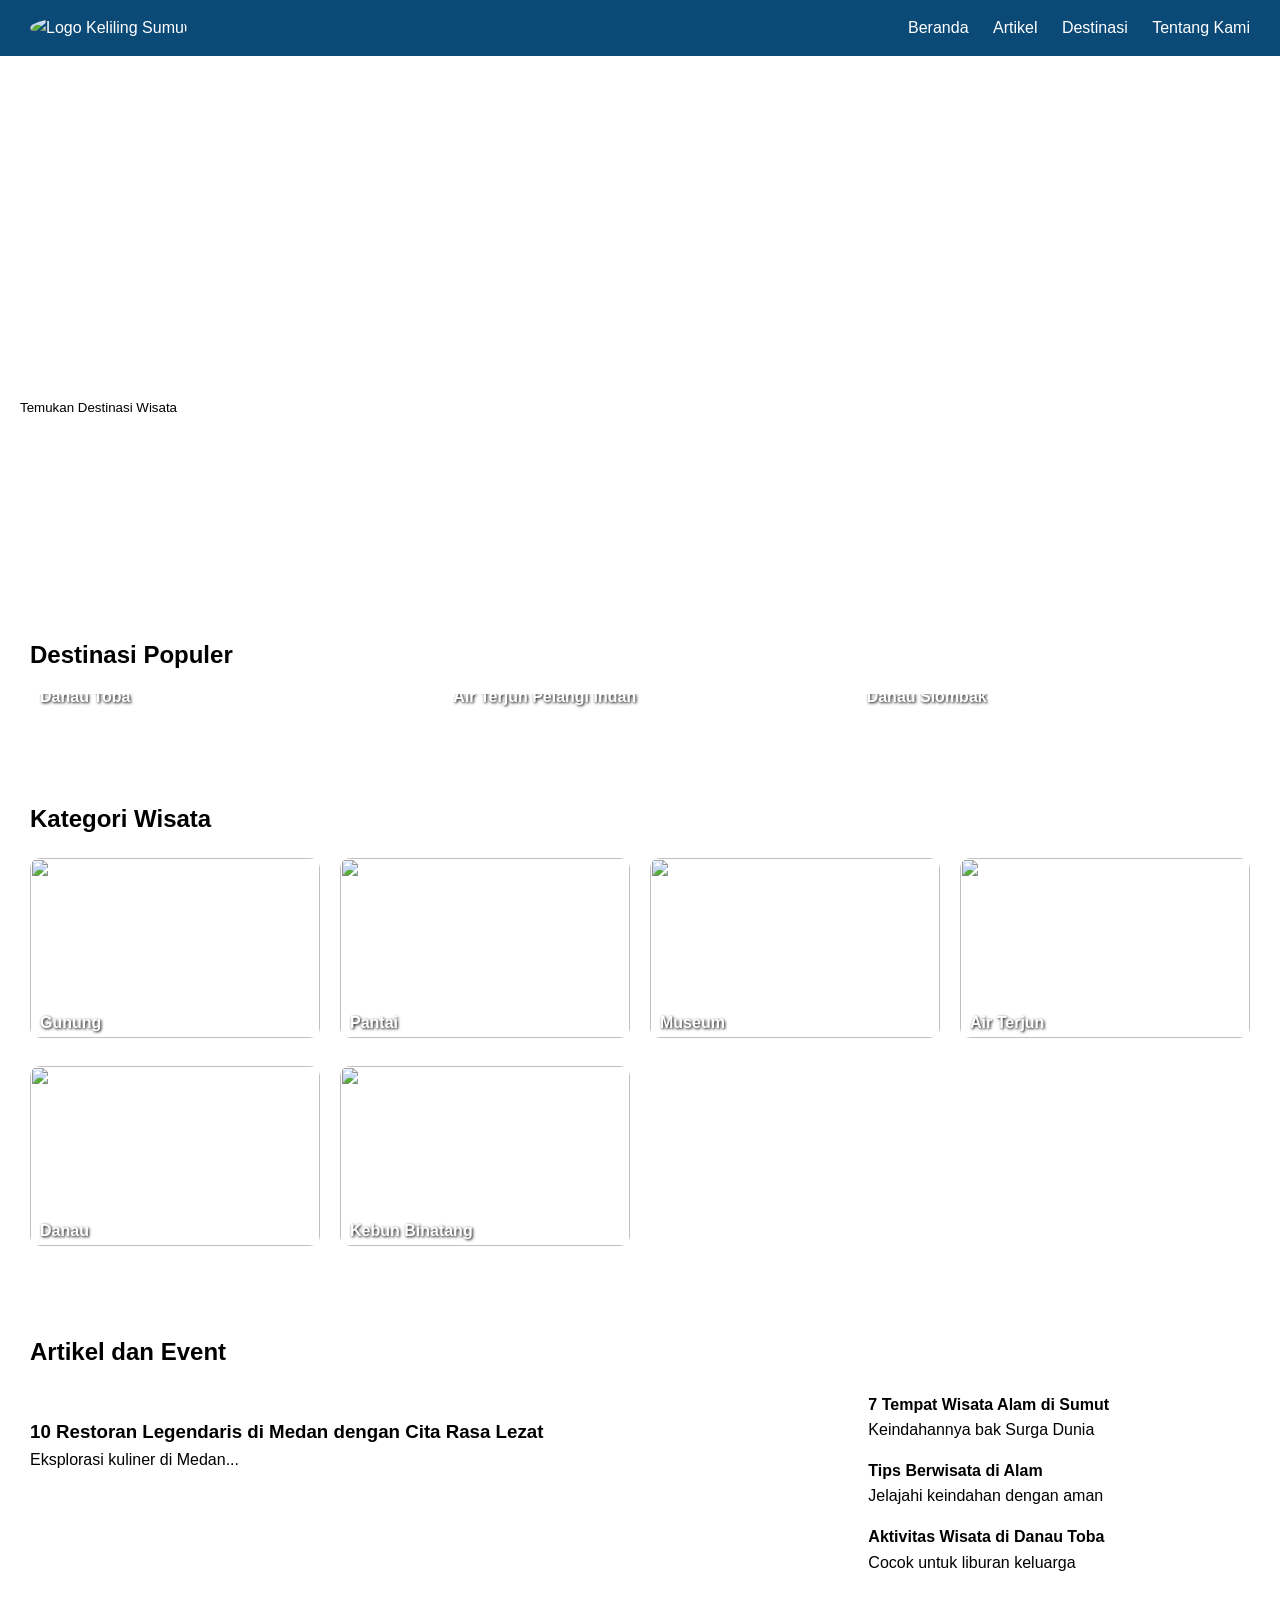
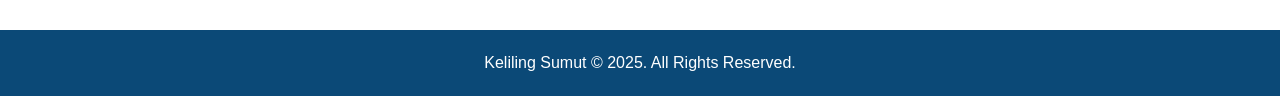
==== index.html @ a64d792a "first commit" ====
<!DOCTYPE html>
<html lang="id">
<head>
  <meta charset="UTF-8">
  <meta name="viewport" content="width=device-width, initial-scale=1.0">
  <title>Keliling Sumut</title>
  <link rel="stylesheet" href="style.css">
</head>
<body>

  <!-- Header / Navbar -->
  <header class="navbar">
  <div class="logo">
    <img src="C:\Users\ASUS\Documents\keliling sumut html\logo kelilingsumut.png" alt="Logo Keliling Sumut">
  </div>
  <nav>
    <a href="#">Beranda</a>
    <a href="#">Artikel</a>
    <a href="#">Destinasi</a>
    <a href="#">Tentang Kami</a>
  </nav>
</header>


  <!-- Hero Section -->
  <section class="hero">
  <img src="C:\Users\ASUS\Documents\keliling sumut html\landing page.jpg" alt="Hero" class="hero-img">
  <div class="hero-content">
    <h1>Discover Sumut,<br>where nature meets culture.</h1>
    <p>Keliling berbagai tempat wisata di Sumatera Utara dengan mudah dan murah</p>
    <button>Temukan Destinasi Wisata</button>
  </div>
</section>


  <!-- Destinasi Populer -->
  <section class="section">
    <h2>Destinasi Populer</h2>
    <div class="grid-3">
      <div class="card">
        <img src="https://via.placeholder.com/400x250" alt="">
        <span>Danau Toba</span>
      </div>
      <div class="card">
        <img src="https://via.placeholder.com/400x250" alt="">
        <span>Air Terjun Pelangi Indah</span>
      </div>
      <div class="card">
        <img src="https://via.placeholder.com/400x250" alt="">
        <span>Danau Siombak</span>
      </div>
    </div>
  </section>

  <!-- Kategori Wisata -->
  <section class="section">
    <h2>Kategori Wisata</h2>
    <div class="grid-3">
      <div class="card small">
        <img src="https://via.placeholder.com/400x250" alt="">
        <span>Gunung</span>
      </div>
      <div class="card small">
        <img src="https://via.placeholder.com/400x250" alt="">
        <span>Pantai</span>
      </div>
      <div class="card small">
        <img src="https://via.placeholder.com/400x250" alt="">
        <span>Museum</span>
      </div>
      <div class="card small">
        <img src="https://via.placeholder.com/400x250" alt="">
        <span>Air Terjun</span>
      </div>
      <div class="card small">
        <img src="https://via.placeholder.com/400x250" alt="">
        <span>Danau</span>
      </div>
      <div class="card small">
        <img src="https://via.placeholder.com/400x250" alt="">
        <span>Kebun Binatang</span>
      </div>
    </div>
  </section>

  <!-- Artikel & Event -->
  <section class="section">
    <h2>Artikel dan Event</h2>
    <div class="artikel-container">
      <div class="artikel-card besar">
        <img src="https://via.placeholder.com/500x300" alt="">
        <h3>10 Restoran Legendaris di Medan dengan Cita Rasa Lezat</h3>
        <p>Eksplorasi kuliner di Medan...</p>
      </div>
      <div class="artikel-list">
        <div class="artikel-item">
          <img src="https://via.placeholder.com/120" alt="">
          <div>
            <h4>7 Tempat Wisata Alam di Sumut</h4>
            <p>Keindahannya bak Surga Dunia</p>
          </div>
        </div>
        <div class="artikel-item">
          <img src="https://via.placeholder.com/120" alt="">
          <div>
            <h4>Tips Berwisata di Alam</h4>
            <p>Jelajahi keindahan dengan aman</p>
          </div>
        </div>
        <div class="artikel-item">
          <img src="https://via.placeholder.com/120" alt="">
          <div>
            <h4>Aktivitas Wisata di Danau Toba</h4>
            <p>Cocok untuk liburan keluarga</p>
          </div>
        </div>
      </div>
    </div>
  </section>

  <!-- Footer -->
  <footer class="footer">
    <p>Keliling Sumut © 2025. All Rights Reserved.</p>
  </footer>

</body>
</html>
---- style.css ----
* {
  margin: 0;
  padding: 0;
  box-sizing: border-box;
  font-family: sans-serif;
}

body {
  line-height: 1.6;
}

/* Navbar */
.navbar {
  display: flex;
  justify-content: space-between;
  align-items: center;
  padding: 15px 30px;
  background: #0b4977;
  color: white;
}

.logo img {
  height: 50px;
  width: 50px;
  border-radius: 50%;
  object-fit: cover;
}


.navbar nav a {
  color: white;
  margin-left: 20px;
  text-decoration: none;
}

/* Hero */

.hero {
  width: 100%;
  margin: 0;
  padding: 0;
  background: url("C:\Users\ASUS\Documents\keliling sumut html\landing page.jpg") center/cover no-repeat;
  height: 60vh;
  display: flex;
  align-items: center;
  color: white;
}

.hero-img {
  position: absolute;
  width: 100%;
  height: 100%;
  object-fit: cover;
  z-index: -1;
}

.hero-content h1 {
  font-size: 2.5rem;
  margin-bottom: 10px;
}

.hero-content button {
  padding: 10px 20px;
  border: none;
  background: #ffffff;
  cursor: pointer;
  border-radius: 5px;
}

/* Section */
.section {
  padding: 40px 30px;
}

h2 {
  margin-bottom: 20px;
}

/* Grids */
.grid-3 {
  display: grid;
  grid-template-columns: repeat(auto-fit, minmax(250px, 1fr));
  gap: 20px;
}

.card {
  position: relative;
  overflow: hidden;
}

.card img {
  width: 100%;
  border-radius: 10px;
}

.card span {
  position: absolute;
  bottom: 10px;
  left: 10px;
  color: white;
  font-weight: bold;
  text-shadow: 1px 1px 3px black;
}

.card.small img {
  height: 180px;
  object-fit: cover;
}

/* Artikel Section */
.artikel-container {
  display: grid;
  grid-template-columns: 2fr 1fr;
  gap: 30px;
}

.artikel-card.besar img {
  width: 100%;
  border-radius: 10px;
  margin-bottom: 10px;
}

.artikel-list .artikel-item {
  display: flex;
  gap: 15px;
  margin-bottom: 15px;
}

.artikel-item img {
  border-radius: 10px;
}

/* Footer */
.footer {
  background: #0b4977;
  color: white;
  text-align: center;
  padding: 20px;
}

/* Responsif */
@media (max-width: 768px) {
  .hero {
    height: 40vh;
    padding: 20px;
    text-align: center;
    justify-content: center;
  }

  .artikel-container {
    grid-template-columns: 1fr;
  }
}
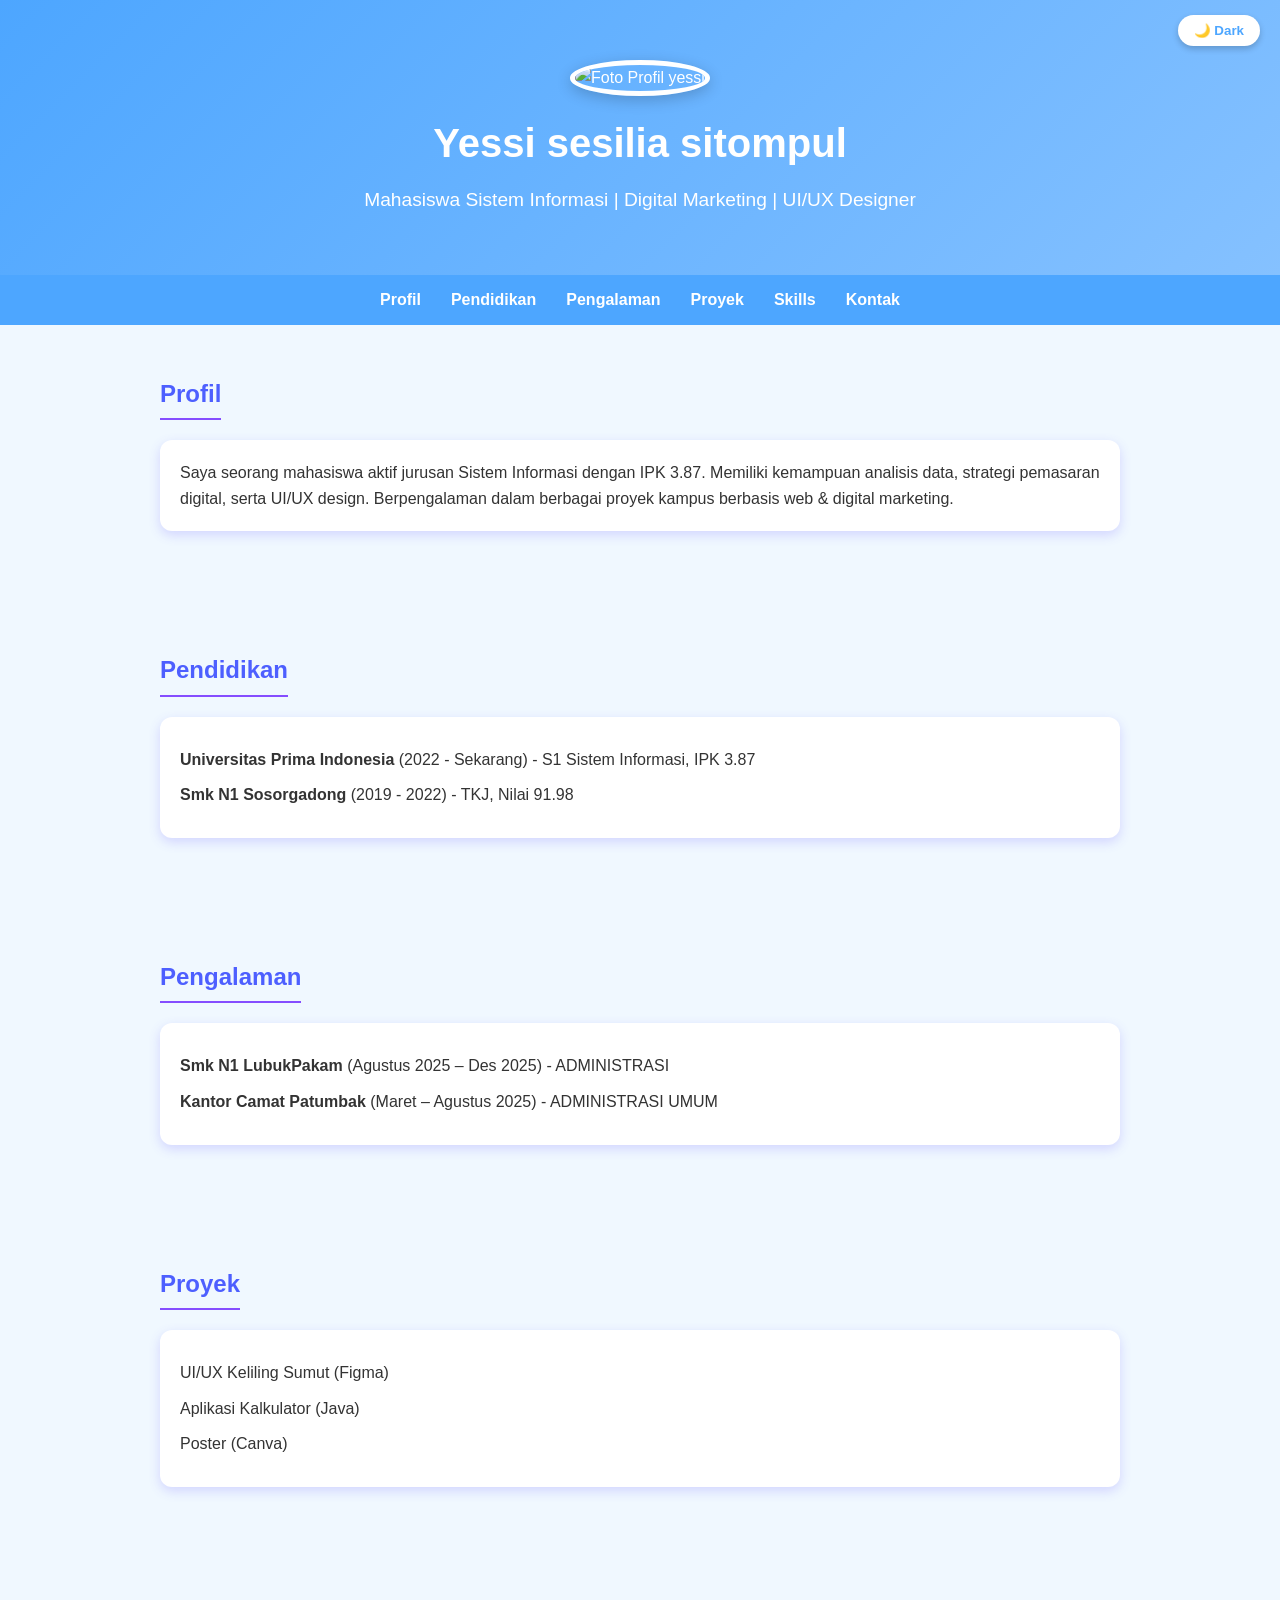
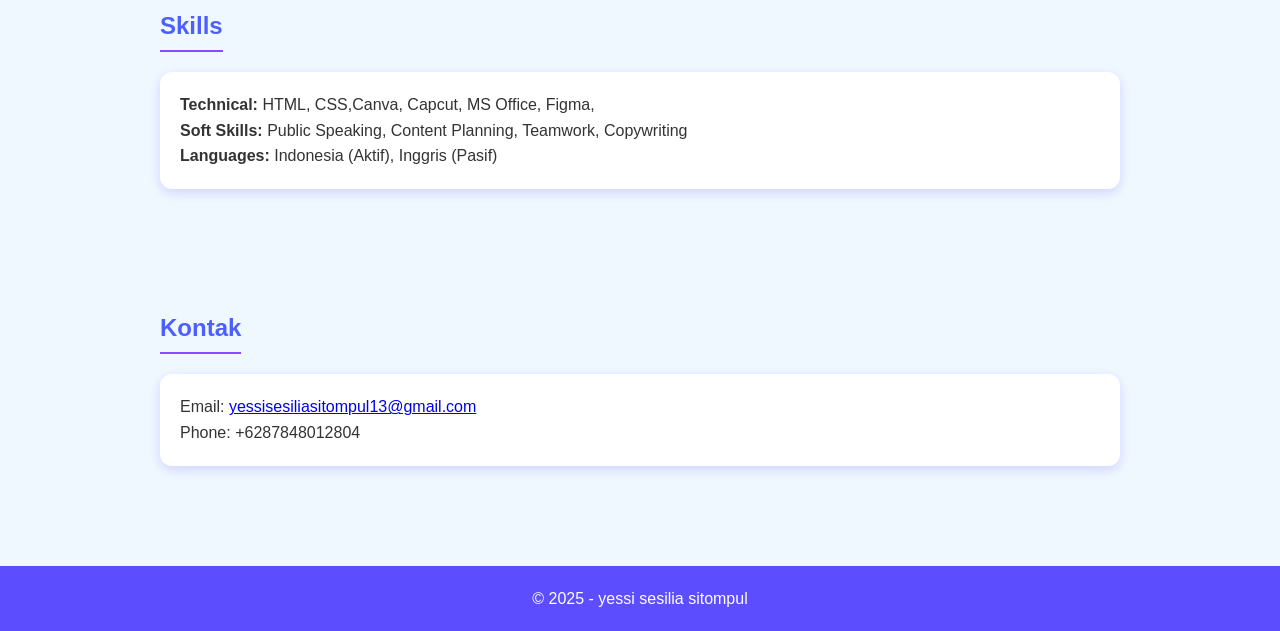
==== commit 0ff33cf2: "first commit" ====
--- a/index.html
+++ b/index.html
@@ -3,125 +3,293 @@
 <head>
   <meta charset="UTF-8">
   <meta name="viewport" content="width=device-width, initial-scale=1.0">
-  <title>Keliling Sumut</title>
-  <link rel="stylesheet" href="style.css">
+  <title>Portfolio – yessi sesilia sitompul</title>
+  <style>
+    * {
+      margin: 0;
+      padding: 0;
+      box-sizing: border-box;
+      font-family: 'Poppins', sans-serif;
+    }
+
+    body {
+      background: #f0f8ff;
+      color: #333;
+      line-height: 1.6;
+      scroll-behavior: smooth;
+      transition: background 0.4s, color 0.4s;
+    }
+
+    /* Dark mode */
+    body.dark {
+      background: #1a1f2e;
+      color: #e6f0ff;
+    }
+
+    body.dark .card {
+      background: #24304a;
+      box-shadow: 0 4px 12px rgba(173,216,230,0.1);
+    }
+
+    body.dark nav {
+      background: #0d1420;
+    }
+
+    body.dark footer {
+      background: #0d1420;
+    }
+
+    body.dark a {
+      color: #85c1ff;
+    }
+
+    /* Header */
+    header {
+      background: linear-gradient(135deg, #4da6ff, #85c1ff);
+      color: white;
+      text-align: center;
+      padding: 60px 20px;
+      position: relative;
+    }
+
+    header img {
+      width: 140px;
+      height: 140px;
+      border-radius: 50%;
+      border: 5px solid white;
+      object-fit: cover;
+      margin-bottom: 15px;
+      box-shadow: 0 4px 15px rgba(0,0,0,0.2);
+      transition: transform 0.3s ease;
+    }
+
+    header img:hover {
+      transform: scale(1.1);
+    }
+
+    header h1 {
+      font-size: 2.5em;
+    }
+
+    header p {
+      margin-top: 10px;
+      font-size: 1.2em;
+    }
+
+    /* Dark mode toggle button */
+    .toggle-btn {
+      position: absolute;
+      top: 15px;
+      right: 20px;
+      background: #fff;
+      border: none;
+      border-radius: 20px;
+      padding: 8px 16px;
+      cursor: pointer;
+      font-weight: bold;
+      box-shadow: 0 3px 6px rgba(0,0,0,0.2);
+      transition: background 0.3s;
+      color: #4da6ff;
+    }
+
+    .toggle-btn:hover {
+      background: #e6f3ff;
+    }
+
+    body.dark .toggle-btn {
+      background: #24304a;
+      color: #fff;
+    }
+
+    /* Navbar */
+    nav {
+      background: #4da6ff;
+      display: flex;
+      justify-content: center;
+      padding: 12px;
+      position: sticky;
+      top: 0;
+      z-index: 100;
+    }
+
+    nav a {
+      color: white;
+      text-decoration: none;
+      margin: 0 15px;
+      font-weight: bold;
+      transition: 0.3s;
+    }
+
+    nav a:hover {
+      color: #e6f3ff;
+    }
+
+    /* Section */
+    section {
+      max-width: 1000px;
+      margin: auto;
+      padding: 50px 20px;
+      opacity: 0;
+      transform: translateY(30px);
+      animation: fadeUp 1s forwards;
+    }
+
+    section:nth-of-type(2) { animation-delay: 0.2s; }
+    section:nth-of-type(3) { animation-delay: 0.4s; }
+    section:nth-of-type(4) { animation-delay: 0.6s; }
+    section:nth-of-type(5) { animation-delay: 0.8s; }
+    section:nth-of-type(6) { animation-delay: 1s; }
+
+    @keyframes fadeUp {
+      to {
+        opacity: 1;
+        transform: translateY(0);
+      }
+    }
+
+    h2 {
+      margin-bottom: 20px;
+      color: #4d5fff;
+      border-bottom: 2px solid #854dff;
+      display: inline-block;
+      padding-bottom: 5px;
+    }
+
+    .card {
+      background: white;
+      padding: 20px;
+      margin-bottom: 20px;
+      border-radius: 12px;
+      box-shadow: 0 4px 12px rgba(89, 77, 255, 0.2);
+      transition: transform 0.3s ease, box-shadow 0.3s ease;
+    }
+
+    .card:hover {
+      transform: translateY(-5px);
+      box-shadow: 0 6px 18px rgba(77,166,255,0.3);
+    }
+
+    ul {
+      list-style: none;
+    }
+
+    ul li {
+      margin: 10px 0;
+    }
+
+    /* Footer */
+    footer {
+      background: #5c4dff;
+      color: white;
+      text-align: center;
+      padding: 20px;
+      margin-top: 30px;
+    }
+
+    footer a {
+      color: #e6f3ff;
+      margin: 0 10px;
+      text-decoration: none;
+      transition: 0.3s;
+    }
+
+    footer a:hover {
+      color: #fff;
+    }
+  </style>
 </head>
 <body>
 
-  <!-- Header / Navbar -->
-  <header class="navbar">
-  <div class="logo">
-    <img src="C:\Users\ASUS\Documents\keliling sumut html\logo kelilingsumut.png" alt="Logo Keliling Sumut">
-  </div>
+  <header>
+    <!-- Ganti 'profile.jpg' dengan foto profil kamu -->
+    <img src="c:\Users\ASUS\Downloads\foto yessi.jpg" alt="Foto Profil yessi">
+    <button class="toggle-btn" onclick="toggleDarkMode()">🌙 Dark</button>
+    <h1>Yessi sesilia sitompul</h1>
+    <p>Mahasiswa Sistem Informasi | Digital Marketing | UI/UX Designer</p>
+  </header>
+
   <nav>
-    <a href="#">Beranda</a>
-    <a href="#">Artikel</a>
-    <a href="#">Destinasi</a>
-    <a href="#">Tentang Kami</a>
+    <a href="#profil">Profil</a>
+    <a href="#pendidikan">Pendidikan</a>
+    <a href="#pengalaman">Pengalaman</a>
+    <a href="#proyek">Proyek</a>
+    <a href="#skills">Skills</a>
+    <a href="#kontak">Kontak</a>
   </nav>
-</header>
-
-
-  <!-- Hero Section -->
-  <section class="hero">
-  <img src="C:\Users\ASUS\Documents\keliling sumut html\landing page.jpg" alt="Hero" class="hero-img">
-  <div class="hero-content">
-    <h1>Discover Sumut,<br>where nature meets culture.</h1>
-    <p>Keliling berbagai tempat wisata di Sumatera Utara dengan mudah dan murah</p>
-    <button>Temukan Destinasi Wisata</button>
-  </div>
-</section>
-
-
-  <!-- Destinasi Populer -->
-  <section class="section">
-    <h2>Destinasi Populer</h2>
-    <div class="grid-3">
-      <div class="card">
-        <img src="https://via.placeholder.com/400x250" alt="">
-        <span>Danau Toba</span>
-      </div>
-      <div class="card">
-        <img src="https://via.placeholder.com/400x250" alt="">
-        <span>Air Terjun Pelangi Indah</span>
-      </div>
-      <div class="card">
-        <img src="https://via.placeholder.com/400x250" alt="">
-        <span>Danau Siombak</span>
-      </div>
-    </div>
-  </section>
-
-  <!-- Kategori Wisata -->
-  <section class="section">
-    <h2>Kategori Wisata</h2>
-    <div class="grid-3">
-      <div class="card small">
-        <img src="https://via.placeholder.com/400x250" alt="">
-        <span>Gunung</span>
-      </div>
-      <div class="card small">
-        <img src="https://via.placeholder.com/400x250" alt="">
-        <span>Pantai</span>
-      </div>
-      <div class="card small">
-        <img src="https://via.placeholder.com/400x250" alt="">
-        <span>Museum</span>
-      </div>
-      <div class="card small">
-        <img src="https://via.placeholder.com/400x250" alt="">
-        <span>Air Terjun</span>
-      </div>
-      <div class="card small">
-        <img src="https://via.placeholder.com/400x250" alt="">
-        <span>Danau</span>
-      </div>
-      <div class="card small">
-        <img src="https://via.placeholder.com/400x250" alt="">
-        <span>Kebun Binatang</span>
-      </div>
-    </div>
-  </section>
-
-  <!-- Artikel & Event -->
-  <section class="section">
-    <h2>Artikel dan Event</h2>
-    <div class="artikel-container">
-      <div class="artikel-card besar">
-        <img src="https://via.placeholder.com/500x300" alt="">
-        <h3>10 Restoran Legendaris di Medan dengan Cita Rasa Lezat</h3>
-        <p>Eksplorasi kuliner di Medan...</p>
-      </div>
-      <div class="artikel-list">
-        <div class="artikel-item">
-          <img src="https://via.placeholder.com/120" alt="">
-          <div>
-            <h4>7 Tempat Wisata Alam di Sumut</h4>
-            <p>Keindahannya bak Surga Dunia</p>
-          </div>
-        </div>
-        <div class="artikel-item">
-          <img src="https://via.placeholder.com/120" alt="">
-          <div>
-            <h4>Tips Berwisata di Alam</h4>
-            <p>Jelajahi keindahan dengan aman</p>
-          </div>
-        </div>
-        <div class="artikel-item">
-          <img src="https://via.placeholder.com/120" alt="">
-          <div>
-            <h4>Aktivitas Wisata di Danau Toba</h4>
-            <p>Cocok untuk liburan keluarga</p>
-          </div>
-        </div>
-      </div>
-    </div>
-  </section>
-
-  <!-- Footer -->
-  <footer class="footer">
-    <p>Keliling Sumut © 2025. All Rights Reserved.</p>
+
+  <section id="profil">
+    <h2>Profil</h2>
+    <div class="card">
+      <p>Saya seorang mahasiswa aktif jurusan Sistem Informasi dengan IPK 3.87. 
+         Memiliki kemampuan analisis data, strategi pemasaran digital, serta UI/UX design. 
+         Berpengalaman dalam berbagai proyek kampus berbasis web & digital marketing.</p>
+    </div>
+  </section>
+
+  <section id="pendidikan">
+    <h2>Pendidikan</h2>
+    <div class="card">
+      <ul>
+        <li><b>Universitas Prima Indonesia</b> (2022 - Sekarang) - S1 Sistem Informasi, IPK 3.87</li>
+        <li><b>Smk N1 Sosorgadong</b> (2019 - 2022) - TKJ, Nilai 91.98</li>
+      </ul>
+    </div>
+  </section>
+
+  <section id="pengalaman">
+    <h2>Pengalaman</h2>
+    <div class="card">
+      <ul>
+        <li><b>Smk N1 LubukPakam</b> (Agustus 2025 – Des 2025) - ADMINISTRASI</li>
+                <li><b>Kantor Camat Patumbak</b> (Maret – Agustus 2025) - ADMINISTRASI UMUM</li>
+
+      </ul>
+    </div>
+  </section>
+
+  <section id="proyek">
+    <h2>Proyek</h2>
+    <div class="card">
+      <ul>
+        <li>UI/UX Keliling Sumut (Figma)</li>
+        <li>Aplikasi Kalkulator (Java)</li>
+        <li>Poster (Canva)</li>
+      </ul>
+    </div>
+  </section>
+
+  <section id="skills">
+    <h2>Skills</h2>
+    <div class="card">
+      <p><b>Technical:</b> HTML, CSS,Canva, Capcut, MS Office, Figma,</p>
+      <p><b>Soft Skills:</b> Public Speaking, Content Planning, Teamwork, Copywriting</p>
+      <p><b>Languages:</b> Indonesia (Aktif), Inggris (Pasif)</p>
+    </div>
+  </section>
+
+  <section id="kontak">
+    <h2>Kontak</h2>
+    <div class="card">
+      <p>Email: <a href="mailto:yessisesiliasitompul13@gmail.com">yessisesiliasitompul13@gmail.com</a></p>
+
+      <p>Phone: +6287848012804</p>
+    </div>
+  </section>
+
+  <footer>
+    <p>© 2025 - yessi sesilia sitompul</p>
   </footer>
 
+  <script>
+    function toggleDarkMode() {
+      document.body.classList.toggle('dark');
+      const btn = document.querySelector('.toggle-btn');
+      if (document.body.classList.contains('dark')) {
+        btn.textContent = "☀ Light";
+      } else {
+        btn.textContent = "🌙 Dark";
+      }
+    }
+  </script>
 </body>
 </html>
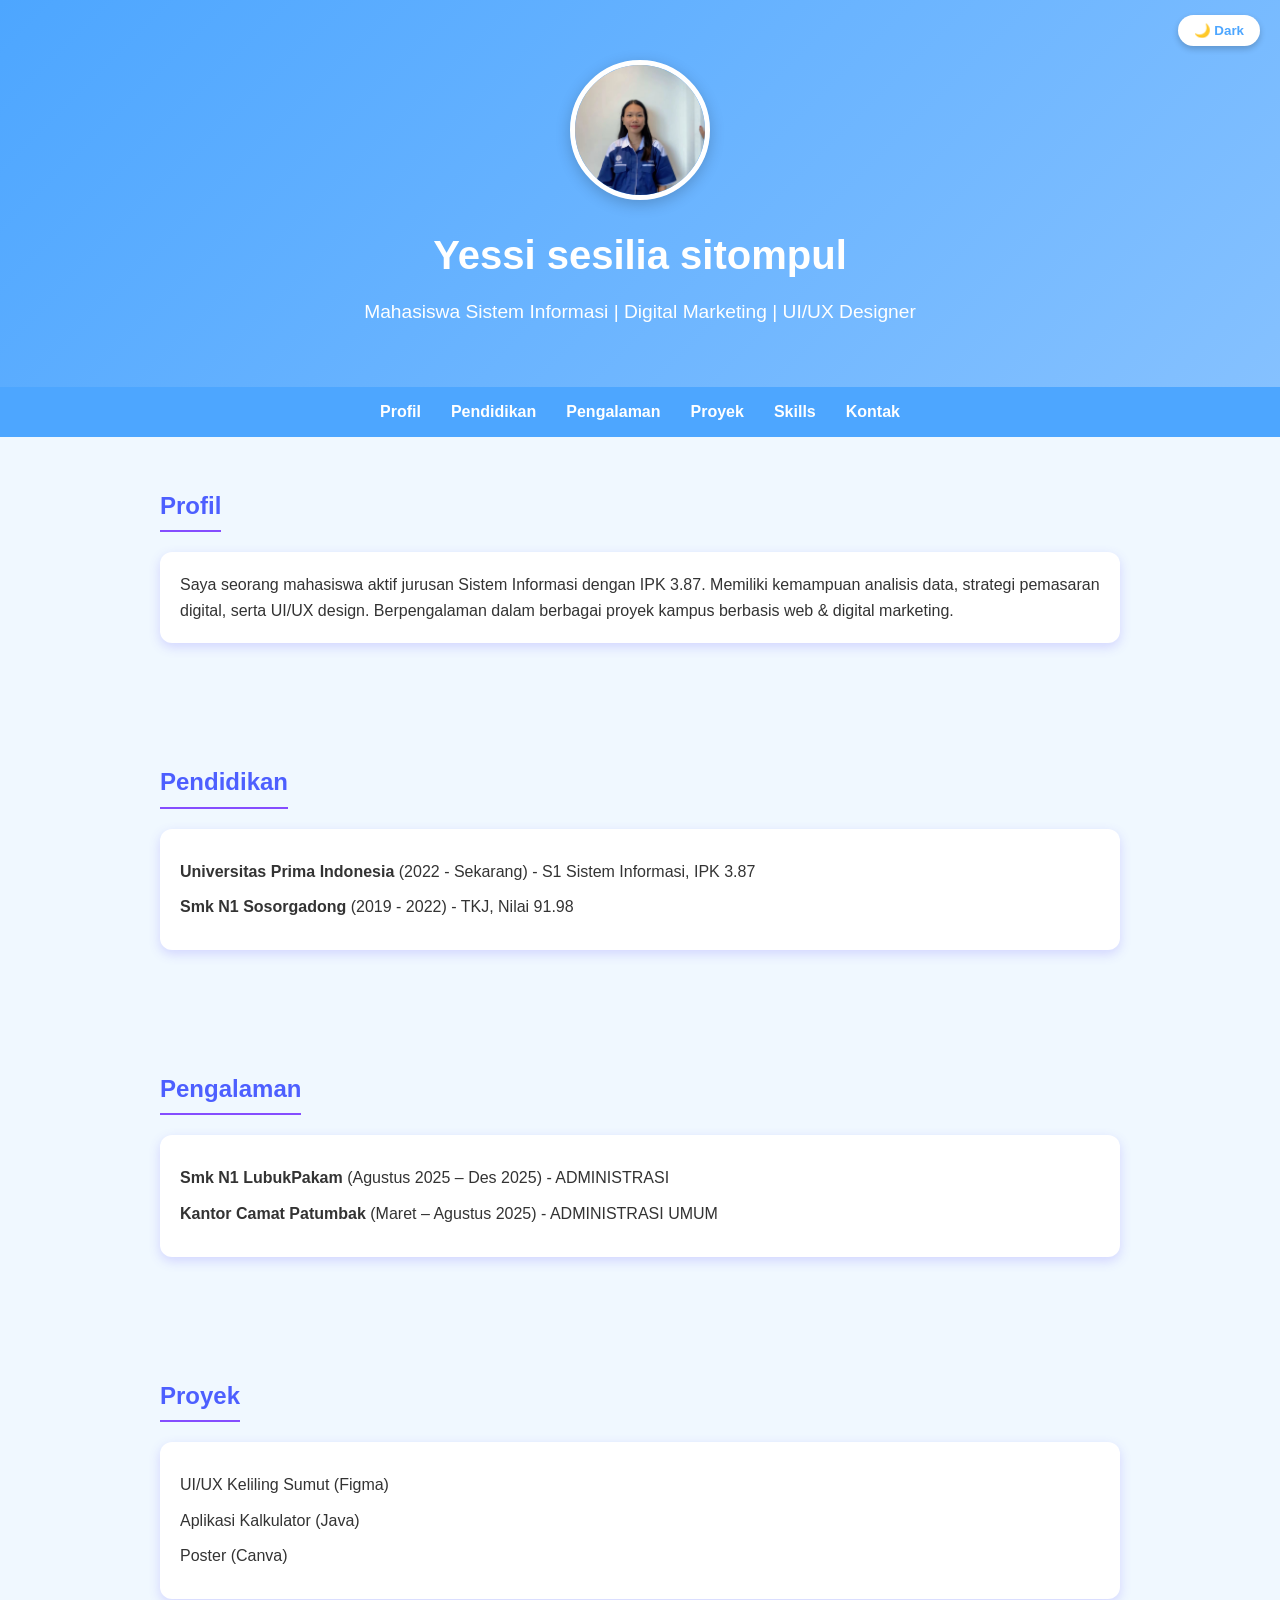
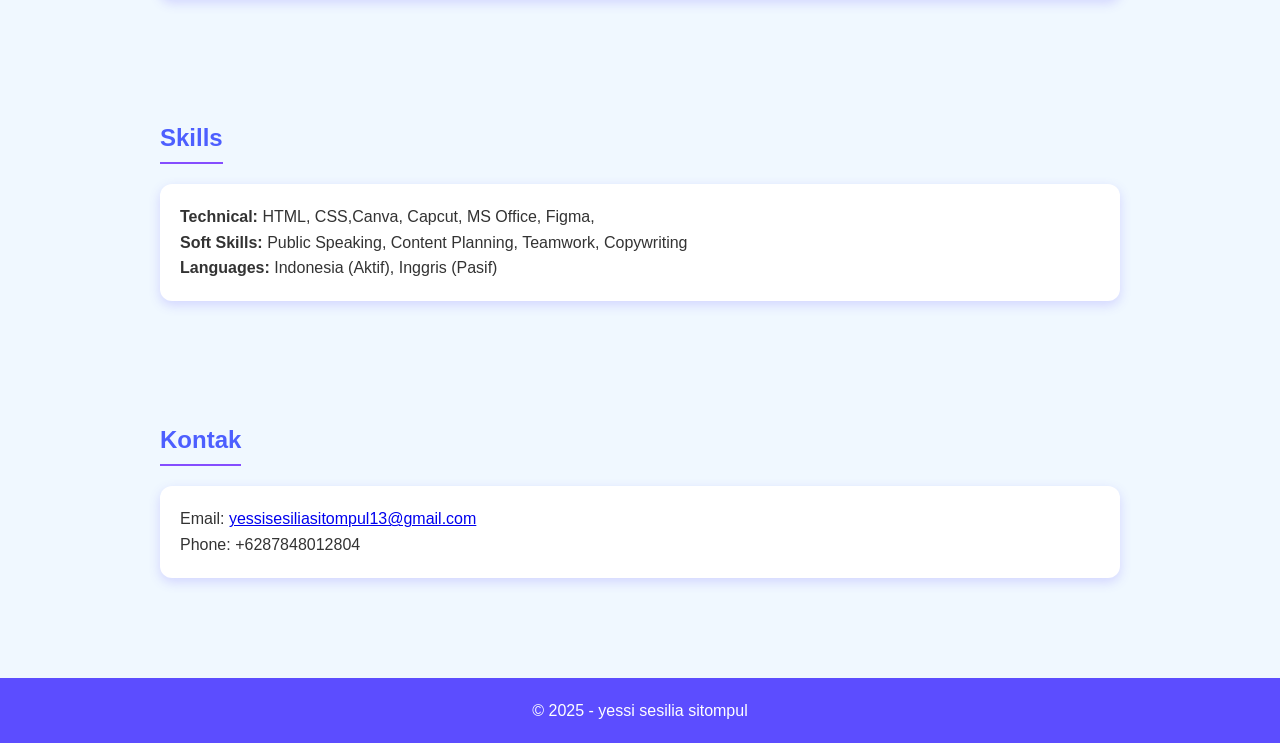
==== commit 57f96e36: "first commit" ====
--- a/index.html
+++ b/index.html
@@ -202,7 +202,7 @@
 
   <header>
     <!-- Ganti 'profile.jpg' dengan foto profil kamu -->
-    <img src="c:\Users\ASUS\Downloads\foto yessi.jpg" alt="Foto Profil yessi">
+    <img src="yessi.jpg" alt="Foto Profil yessi">
     <button class="toggle-btn" onclick="toggleDarkMode()">🌙 Dark</button>
     <h1>Yessi sesilia sitompul</h1>
     <p>Mahasiswa Sistem Informasi | Digital Marketing | UI/UX Designer</p>
